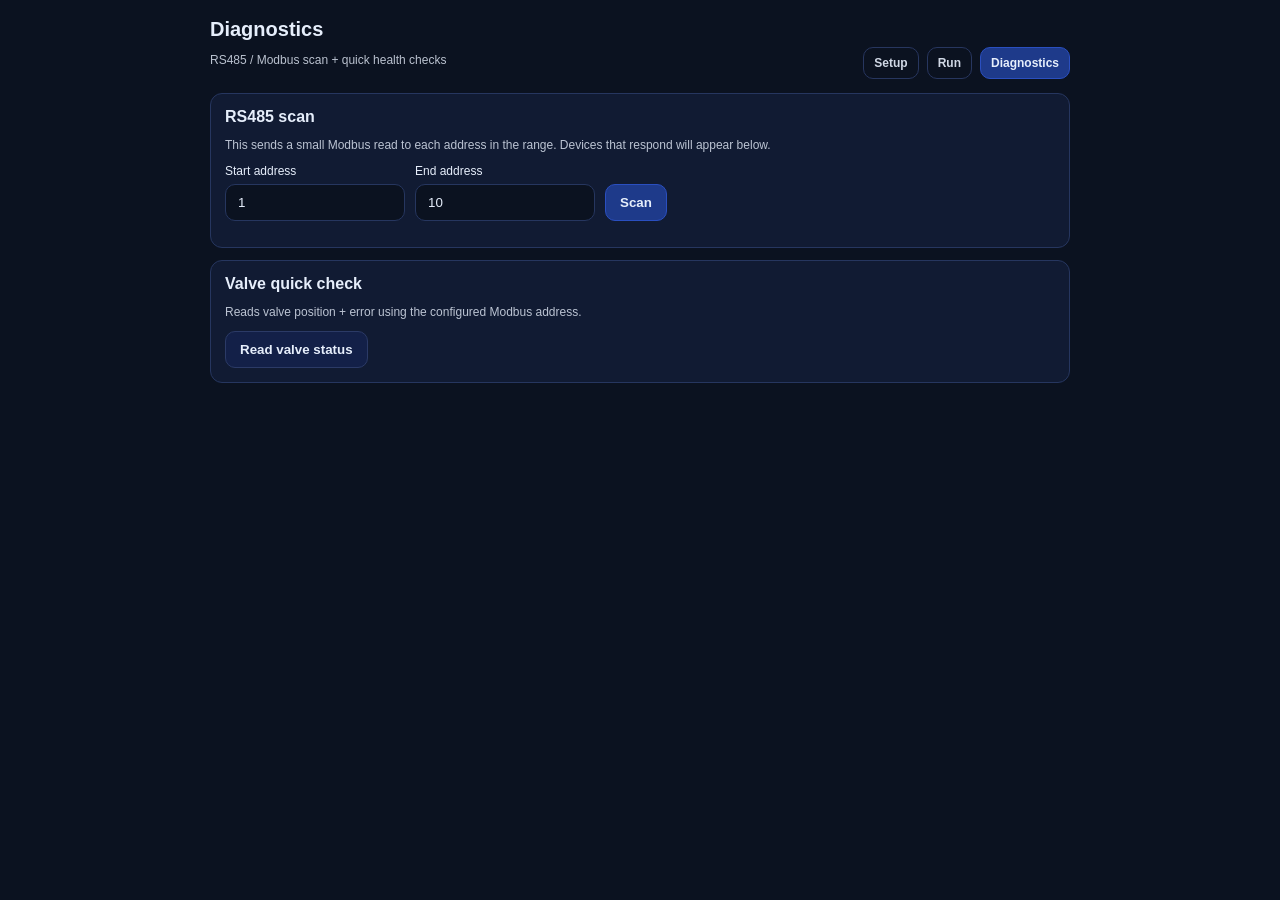
==== data/diagnostics.html @ a7ce35e5 "Add diagnostics tab and RS485 scan; improve caching and run progress" ====
<!DOCTYPE html>
<html lang="en">
<head>
    <meta charset="UTF-8">
    <meta name="viewport" content="width=device-width, initial-scale=1.0">
    <title>ESP32-C3 Batch Flow – Diagnostics</title>
    <link rel="stylesheet" href="styles.css?v=2026-05-09-2">
    <script src="app.js?v=2026-05-09-2" defer></script>
</head>
<body>
    <div class="wrap">
        <header>
            <div class="topbar">
                <div>
                    <h1>Diagnostics</h1>
                    <p class="muted">RS485 / Modbus scan + quick health checks</p>
                </div>
                <nav class="nav">
                    <a class="navlink" href="/setup.html">Setup</a>
                    <a class="navlink" href="/run.html">Run</a>
                    <a class="navlink active" href="/diagnostics.html">Diagnostics</a>
                </nav>
            </div>
        </header>

        <section class="card">
            <h2>RS485 scan</h2>
            <p class="muted">This sends a small Modbus read to each address in the range. Devices that respond will appear below.</p>
            <div class="row">
                <label>
                    Start address
                    <input id="rsStart" type="number" min="1" max="247" value="1" />
                </label>
                <label>
                    End address
                    <input id="rsEnd" type="number" min="1" max="247" value="10" />
                </label>
                <button id="rsScan" class="btn primary">Scan</button>
            </div>
            <div class="muted" id="rsStatus"></div>
            <div id="rsFound" class="list"></div>
        </section>

        <section class="card">
            <h2>Valve quick check</h2>
            <p class="muted">Reads valve position + error using the configured Modbus address.</p>
            <div class="row">
                <button id="diagValveRead" class="btn">Read valve status</button>
            </div>
            <div class="muted" id="diagValveStatus"></div>
        </section>

        <footer class="muted" style="margin:14px 4px" id="uiVersion">UI version: …</footer>
    </div>
</body>
</html>
---- data/styles.css ----
body {
    font-family: Arial, sans-serif;
        margin: 0;
        padding: 18px;
        background-color: #0b1220;
        color: #e6eefb;
}

.wrap{max-width:860px;margin:0 auto}
header{margin-bottom:14px}
h1{margin:0 0 6px;font-size:20px}
h2{margin:0 0 10px;font-size:16px}
.muted{opacity:.8;font-size:12px}

.topbar{display:flex;justify-content:space-between;align-items:flex-end;gap:12px;flex-wrap:wrap}
.nav{display:flex;gap:8px;align-items:center}
.navlink{display:inline-block;padding:8px 10px;border-radius:10px;border:1px solid #2b3a66;background:#0b1220;color:#e6eefb;text-decoration:none;font-weight:700;font-size:12px;opacity:.9}
.navlink.active{background:#1e3a8a;border-color:#2a4fc0;opacity:1}

.card{
    background:#111b33;
    border:1px solid #26365f;
    border-radius:12px;
    padding:14px;
    margin:12px 0;
}

.grid2{display:grid;grid-template-columns:1fr 1fr;gap:12px}
.stat{background:#0b1220;border:1px solid #1f2f55;border-radius:10px;padding:12px}
.label{opacity:.8;font-size:12px;margin-bottom:6px}
.value{font-size:24px;font-weight:700}

label{display:flex;flex-direction:column;gap:6px;font-size:12px;min-width:180px}
input{
    padding:10px 12px;
    border-radius:10px;
    border:1px solid #26365f;
    background:#0b1220;
    color:#e6eefb;
}

select{
    padding:10px 12px;
    border-radius:10px;
    border:1px solid #26365f;
    background:#0b1220;
    color:#e6eefb;
}

.row{display:flex;gap:10px;align-items:flex-end;flex-wrap:wrap}
.row3{display:grid;grid-template-columns:1.3fr 1fr 1fr auto;gap:10px;align-items:end}

.btn{
    appearance:none;
    border:1px solid #2b3a66;
    background:#132048;
    color:#e6eefb;
    border-radius:10px;
    padding:10px 14px;
    cursor:pointer;
    font-weight:600;
}
.btn:active{transform:translateY(1px)}
.btn.primary{background:#1e3a8a;border-color:#2a4fc0}
.btn.danger{background:#5b1b1b;border-color:#7f2a2a}

.list{display:flex;flex-direction:column;gap:10px;margin-top:12px}
.product{display:flex;justify-content:space-between;align-items:center;gap:10px;background:#0b1220;border:1px solid #1f2f55;border-radius:10px;padding:10px 12px}
.prod-name{font-weight:700}
.prod-meta{opacity:.8;font-size:12px;margin-top:3px}
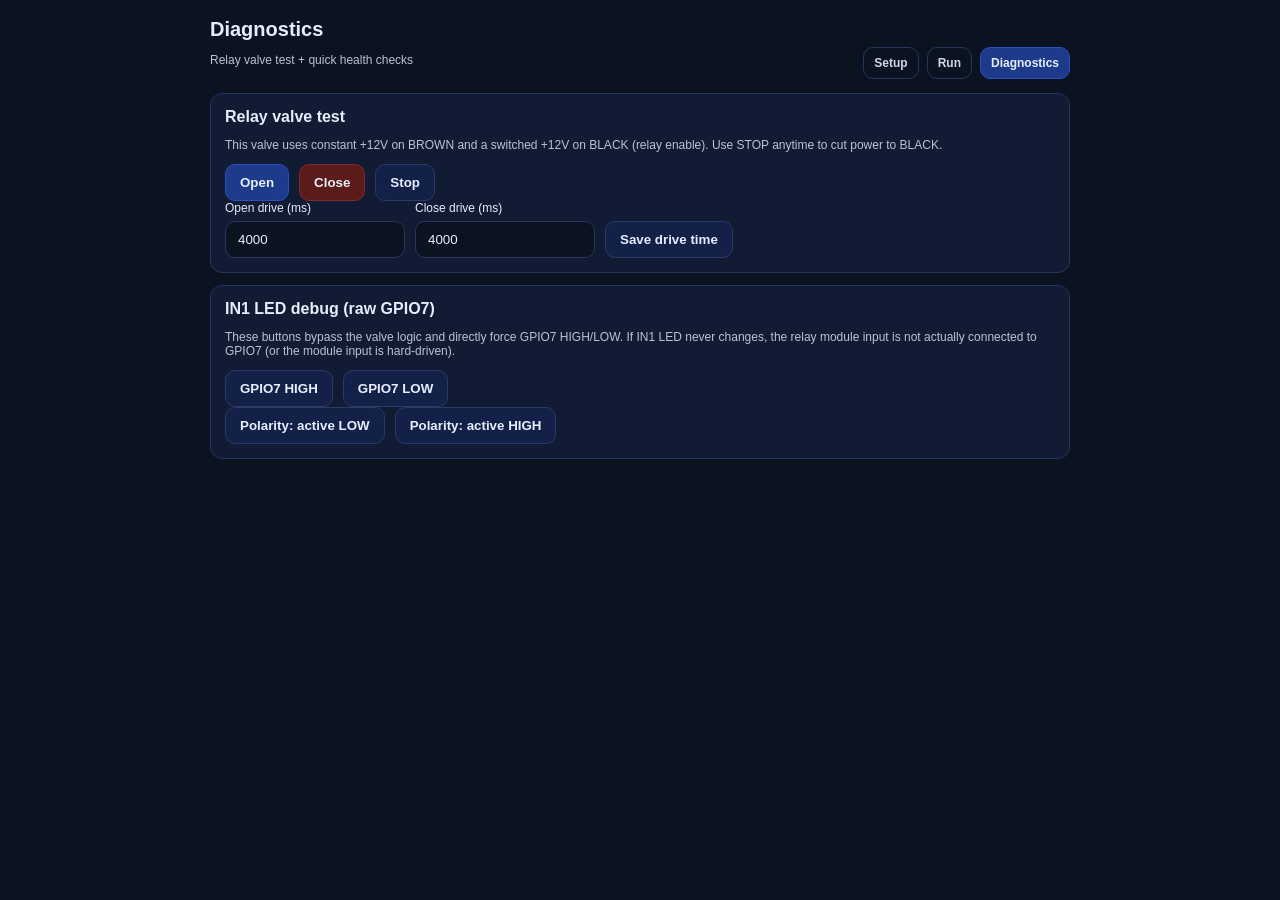
==== commit b7421487: "Fix relay polarity + boot glitch; make single-enable valve stable; add Run connection indicator + re" ====
--- a/data/diagnostics.html
+++ b/data/diagnostics.html
@@ -5,7 +5,114 @@
     <meta name="viewport" content="width=device-width, initial-scale=1.0">
     <title>ESP32-C3 Batch Flow – Diagnostics</title>
     <link rel="stylesheet" href="styles.css?v=2026-05-09-2">
-    <script src="app.js?v=2026-05-09-2" defer></script>
+    <script>
+        // Minimal JS for fast diagnostics load (avoid parsing the full app.js).
+        async function api(path, { method = 'GET', params, timeoutMs = 1500 } = {}) {
+            let url = path;
+            if (params) {
+                const qs = new URLSearchParams(params);
+                url += `?${qs.toString()}`;
+            }
+            const ac = new AbortController();
+            const t = setTimeout(() => ac.abort(), timeoutMs);
+            let res;
+            try {
+                res = await fetch(url, { method, signal: ac.signal });
+            } finally {
+                clearTimeout(t);
+            }
+            if (!res.ok) throw new Error(`${res.status} ${res.statusText}`);
+            const ct = res.headers.get('content-type') || '';
+            if (ct.includes('application/json')) return res.json();
+            return res.text();
+        }
+
+        function el(id) { return document.getElementById(id); }
+
+        async function refreshDriveMs() {
+            try {
+                const cur = await api('/api/valve/drive_ms');
+                if (typeof cur.openMs === 'number') el('driveOpenMs').value = String(cur.openMs);
+                if (typeof cur.closeMs === 'number') el('driveCloseMs').value = String(cur.closeMs);
+            } catch {}
+        }
+
+        async function refreshStatus() {
+            try {
+                const st = await api('/api/status', { timeoutMs: 1200 });
+                const v = st.valve || {};
+                const parts = [];
+                if (typeof v.positionDeg100 === 'number') parts.push(`pos=${v.positionDeg100}`);
+                if (typeof v.error === 'number') parts.push(`err=${v.error}`);
+                if (typeof v.driveOpenMs === 'number') parts.push(`openMs=${v.driveOpenMs}`);
+                if (typeof v.driveCloseMs === 'number') parts.push(`closeMs=${v.driveCloseMs}`);
+                el('valveStatus').textContent = parts.length ? `Valve: ${parts.join(' • ')}` : 'Valve: (no status)';
+            } catch {
+                // Don't spam errors; AP Wi-Fi can be spotty.
+            }
+        }
+
+        window.addEventListener('DOMContentLoaded', async () => {
+            el('valveOpen').addEventListener('click', async () => {
+                el('valveStatus').textContent = 'Valve: OPEN…';
+                try { await api('/api/valve/set', { method: 'POST', params: { deg100: '0' }, timeoutMs: 1200 }); } catch (e) {}
+                refreshStatus();
+            });
+            el('valveClose').addEventListener('click', async () => {
+                el('valveStatus').textContent = 'Valve: CLOSE…';
+                try { await api('/api/valve/set', { method: 'POST', params: { deg100: '9000' }, timeoutMs: 1200 }); } catch (e) {}
+                refreshStatus();
+            });
+            el('valveStop').addEventListener('click', async () => {
+                el('valveStatus').textContent = 'Valve: STOP…';
+                try { await api('/api/valve/stop', { method: 'POST', timeoutMs: 1200 }); } catch (e) {}
+                refreshStatus();
+            });
+            el('driveSave').addEventListener('click', async () => {
+                const o = parseInt(el('driveOpenMs').value || '4000', 10);
+                const c = parseInt(el('driveCloseMs').value || '4000', 10);
+                el('valveStatus').textContent = `Saving… open=${o} close=${c}`;
+                try {
+                    await api('/api/valve/drive_ms', { method: 'POST', params: { openMs: String(o), closeMs: String(c) }, timeoutMs: 1500 });
+                    el('valveStatus').textContent = `Saved: open=${o}ms close=${c}ms`;
+                } catch (e) {
+                    el('valveStatus').textContent = `Save failed (will retry later)`;
+                }
+                refreshStatus();
+            });
+
+            // Raw IN1 debug helpers
+            el('in1High').addEventListener('click', async () => {
+                el('in1Status').textContent = 'GPIO7 -> HIGH…';
+                try { await api('/api/relay/test', { method: 'POST', params: { pin: '7', level: '1' }, timeoutMs: 1200 }); } catch {}
+            });
+            el('in1Low').addEventListener('click', async () => {
+                el('in1Status').textContent = 'GPIO7 -> LOW…';
+                try { await api('/api/relay/test', { method: 'POST', params: { pin: '7', level: '0' }, timeoutMs: 1200 }); } catch {}
+            });
+            el('polLow').addEventListener('click', async () => {
+                el('in1Status').textContent = 'Setting polarity: active LOW…';
+                try { await api('/api/relay/polarity', { method: 'POST', params: { activeLow: '1' }, timeoutMs: 1500 }); } catch {}
+            });
+            el('polHigh').addEventListener('click', async () => {
+                el('in1Status').textContent = 'Setting polarity: active HIGH…';
+                try { await api('/api/relay/polarity', { method: 'POST', params: { activeLow: '0' }, timeoutMs: 1500 }); } catch {}
+            });
+
+            // Best-effort quick init
+            refreshDriveMs();
+            refreshStatus();
+            setInterval(refreshStatus, 1500);
+
+            // UI version
+            try {
+                const v = await api('/api/version', { timeoutMs: 1200 });
+                el('uiVersion').textContent = `UI version: ${v.uiVersion || 'unknown'}`;
+            } catch {
+                el('uiVersion').textContent = '';
+            }
+        });
+    </script>
 </head>
 <body>
     <div class="wrap">
@@ -13,7 +120,7 @@
             <div class="topbar">
                 <div>
                     <h1>Diagnostics</h1>
-                    <p class="muted">RS485 / Modbus scan + quick health checks</p>
+                    <p class="muted">Relay valve test + quick health checks</p>
                 </div>
                 <nav class="nav">
                     <a class="navlink" href="/setup.html">Setup</a>
@@ -24,30 +131,42 @@
         </header>
 
         <section class="card">
-            <h2>RS485 scan</h2>
-            <p class="muted">This sends a small Modbus read to each address in the range. Devices that respond will appear below.</p>
+            <h2>Relay valve test</h2>
+            <p class="muted">This valve uses constant +12V on BROWN and a switched +12V on BLACK (relay enable). Use STOP anytime to cut power to BLACK.</p>
+
+            <div class="row">
+                <button id="valveOpen" class="btn primary">Open</button>
+                <button id="valveClose" class="btn danger">Close</button>
+                <button id="valveStop" class="btn">Stop</button>
+            </div>
+
             <div class="row">
                 <label>
-                    Start address
-                    <input id="rsStart" type="number" min="1" max="247" value="1" />
+                    Open drive (ms)
+                    <input id="driveOpenMs" type="number" min="50" max="10000" step="10" value="4000" />
                 </label>
                 <label>
-                    End address
-                    <input id="rsEnd" type="number" min="1" max="247" value="10" />
+                    Close drive (ms)
+                    <input id="driveCloseMs" type="number" min="50" max="10000" step="10" value="4000" />
                 </label>
-                <button id="rsScan" class="btn primary">Scan</button>
+                <button id="driveSave" class="btn">Save drive time</button>
             </div>
-            <div class="muted" id="rsStatus"></div>
-            <div id="rsFound" class="list"></div>
+
+            <div class="muted" id="valveStatus"></div>
         </section>
 
         <section class="card">
-            <h2>Valve quick check</h2>
-            <p class="muted">Reads valve position + error using the configured Modbus address.</p>
+            <h2>IN1 LED debug (raw GPIO7)</h2>
+            <p class="muted">These buttons bypass the valve logic and directly force GPIO7 HIGH/LOW. If IN1 LED never changes, the relay module input is not actually connected to GPIO7 (or the module input is hard-driven).</p>
             <div class="row">
-                <button id="diagValveRead" class="btn">Read valve status</button>
+                <button id="in1High" class="btn">GPIO7 HIGH</button>
+                <button id="in1Low" class="btn">GPIO7 LOW</button>
             </div>
-            <div class="muted" id="diagValveStatus"></div>
+            <div class="row">
+                <button id="polLow" class="btn">Polarity: active LOW</button>
+                <button id="polHigh" class="btn">Polarity: active HIGH</button>
+            </div>
+            <div class="muted" id="in1Status"></div>
         </section>
 
         <footer class="muted" style="margin:14px 4px" id="uiVersion">UI version: …</footer>
